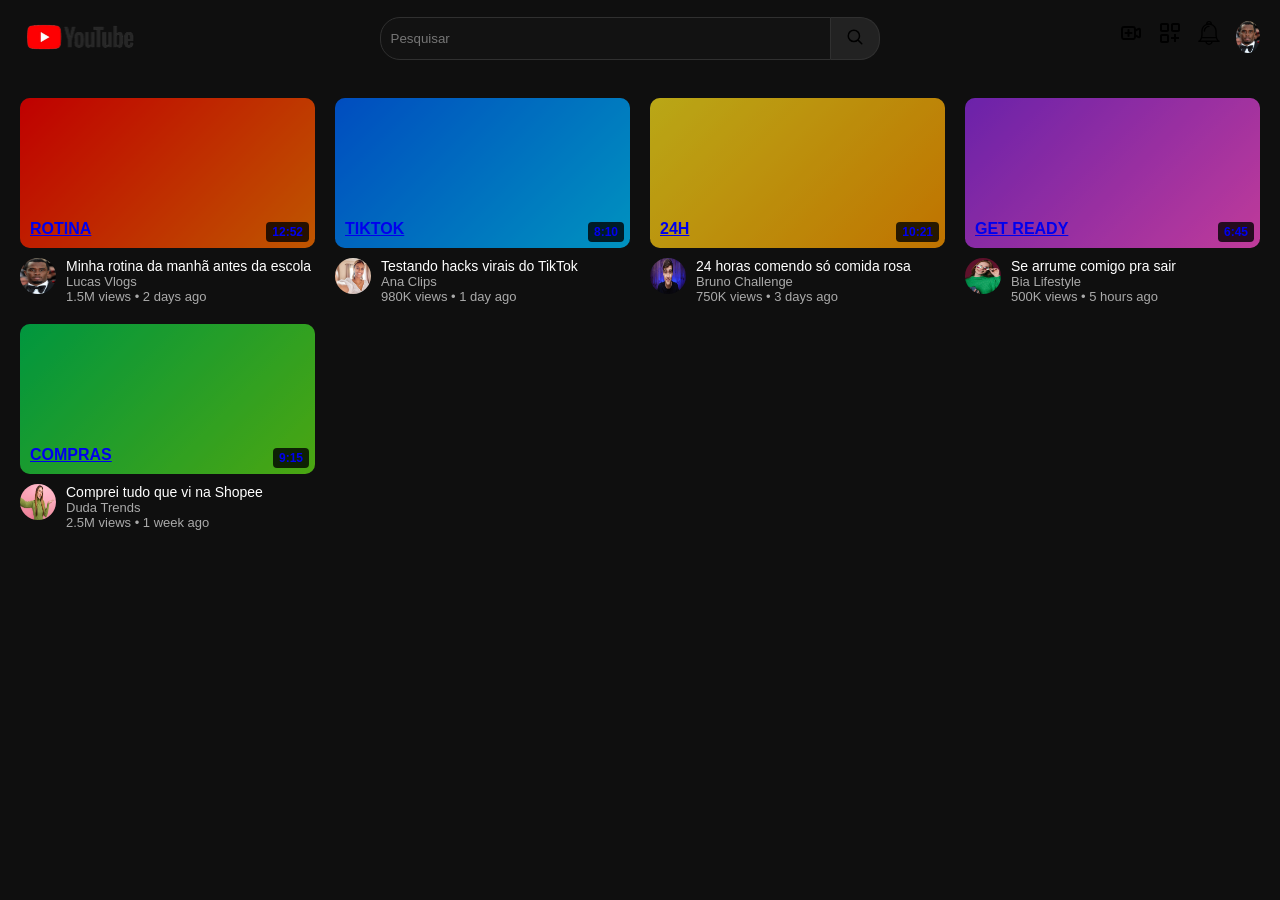
==== YT.CLONE/index.html @ f6995d5f "Add files via upload" ====
<!DOCTYPE html>
<html lang="pt-br">
<head>
    <meta charset="UTF-8">
    <meta name="viewport" content="width=device-width, initial-scale=1.0">
    <title>YouTube Clone</title>
    <link rel="stylesheet" href="style.css">
</head>

<body>

<header>
    <a href="#">
        <img src="IMG/logo.png" class="youtube-logo">
    </a>

    <form class="search-bar">
        <input class="search-input" type="search" placeholder="Pesquisar">
        <button class="search-btn">
            <img src="IMG/search-svgrepo-com.svg">
        </button>
    </form>

    <div class="menu-icon">
        <a href="#"><img src="IMG/video-plus-svgrepo-com.svg"></a>
        <a href="#"><img src="IMG/apps-svgrepo-com.svg"></a>
        <a href="#"><img src="IMG/notification-bell-svgrepo-com.svg"></a>
        <a href="#"><img class="menu-channel-icon" src="IMG/profile1.jpg"></a>
    </div>
</header>

<main class="videos">
<section class="video-section">

<!-- VIDEO 1 -->
<article class="video-container">
    <a href="#" class="thumbnail thumb-html" data-duration="12:52">
        <span>ROTINA</span>
    </a>

    <div class="video-botton-section">
        <img class="channel-icon" src="IMG/profile1.jpg">

        <div class="video-details">
            <a href="#">Minha rotina da manhã antes da escola</a>
            <a href="#">Lucas Vlogs</a>

            <div class="video-metadata">
                <span>1.5M views</span> • <span>2 days ago</span>
            </div>
        </div>
    </div>
</article>

<!-- VIDEO 2 -->
<article class="video-container">
    <a href="#" class="thumbnail thumb-css" data-duration="8:10">
        <span>TIKTOK</span>
    </a>

    <div class="video-botton-section">
        <img class="channel-icon" src="IMG/profile2.jpg">

        <div class="video-details">
            <a href="#">Testando hacks virais do TikTok</a>
            <a href="#">Ana Clips</a>

            <div class="video-metadata">
                <span>980K views</span> • <span>1 day ago</span>
            </div>
        </div>
    </div>
</article>

<!-- VIDEO 3 -->
<article class="video-container">
    <a href="#" class="thumbnail thumb-js" data-duration="10:21">
        <span>24H</span>
    </a>

    <div class="video-botton-section">
        <img class="channel-icon" src="IMG/profile3.jpg">

        <div class="video-details">
            <a href="#">24 horas comendo só comida rosa</a>
            <a href="#">Bruno Challenge</a>

            <div class="video-metadata">
                <span>750K views</span> • <span>3 days ago</span>
            </div>
        </div>
    </div>
</article>

<!-- VIDEO 4 -->
<article class="video-container">
    <a href="#" class="thumbnail thumb-design" data-duration="6:45">
        <span>GET READY</span>
    </a>

    <div class="video-botton-section">
        <img class="channel-icon" src="IMG/profile4.jpg">

        <div class="video-details">
            <a href="#">Se arrume comigo pra sair</a>
            <a href="#">Bia Lifestyle</a>

            <div class="video-metadata">
                <span>500K views</span> • <span>5 hours ago</span>
            </div>
        </div>
    </div>
</article>

<!-- VIDEO 5 -->
<article class="video-container">
    <a href="#" class="thumbnail thumb-money" data-duration="9:15">
        <span>COMPRAS</span>
    </a>

    <div class="video-botton-section">
        <img class="channel-icon" src="IMG/profile5.jpg">

        <div class="video-details">
            <a href="#">Comprei tudo que vi na Shopee</a>
            <a href="#">Duda Trends</a>

            <div class="video-metadata">
                <span>2.5M views</span> • <span>1 week ago</span>
            </div>
        </div>
    </div>
</article>

</section>
</main>

</body>
</html>
---- YT.CLONE/style.css ----
* {
    margin: 0;
    padding: 0;
    box-sizing: border-box;
}

body {
    font-family: Arial, sans-serif;
    background-color: #0f0f0f;
    color: white;
}

/* HEADER */
header {
    display: flex;
    justify-content: space-between;
    align-items: center;
    padding: 15px 20px;
}

.youtube-logo {
    width: 120px;
}

/* SEARCH */
.search-bar {
    display: flex;
    flex: 1;
    max-width: 500px;
}

.search-input {
    flex: 1;
    padding: 10px;
    border-radius: 20px 0 0 20px;
    border: 1px solid #303030;
    background-color: #121212;
    color: white;
}

.search-btn {
    padding: 10px 15px;
    border: 1px solid #303030;
    border-left: none;
    background-color: #222;
    border-radius: 0 20px 20px 0;
}

.search-btn img {
    width: 18px;
}

/* MENU */
.menu-icon {
    display: flex;
    gap: 15px;
}

.menu-icon img {
    width: 24px;
}

.menu-channel-icon {
    width: 32px;
    height: 32px;
    border-radius: 50%;
}

/* VIDEOS */
.videos {
    padding: 20px;
}

.video-section {
    display: grid;
    grid-template-columns: repeat(auto-fill, minmax(250px, 1fr));
    gap: 20px;
}

/* THUMBNAIL */
.thumbnail {
    height: 150px;
    border-radius: 10px;
    display: flex;
    align-items: flex-end;
    padding: 10px;
    font-weight: bold;
    position: relative;
    overflow: hidden;
}

/* CORES */
.thumb-html { background: linear-gradient(135deg, #ff0000, #ff7300); }
.thumb-css { background: linear-gradient(135deg, #0066ff, #00c3ff); }
.thumb-js { background: linear-gradient(135deg, #f7df1e, #ff9900); }
.thumb-design { background: linear-gradient(135deg, #8e2de2, #ff4ecd); }
.thumb-money { background: linear-gradient(135deg, #00c853, #64dd17); }

/* TEXTO */
.thumbnail span {
    z-index: 2;
}

/* OVERLAY */
.thumbnail::before {
    content: "";
    position: absolute;
    inset: 0;
    background: rgba(0,0,0,0.25);
}

/* DURAÇÃO */
.thumbnail::after {
    content: attr(data-duration);
    position: absolute;
    bottom: 6px;
    right: 6px;
    background: rgba(0,0,0,0.8);
    padding: 3px 6px;
    font-size: 12px;
    border-radius: 4px;
}

/* INFO */
.video-botton-section {
    display: flex;
    margin-top: 10px;
}

.channel-icon {
    width: 36px;
    height: 36px;
    border-radius: 50%;
    margin-right: 10px;
}

.video-details a {
    display: block;
    text-decoration: none;
    color: white;
    font-size: 14px;
}

.video-details a:nth-child(2),
.video-metadata {
    color: #aaa;
    font-size: 13px;
}
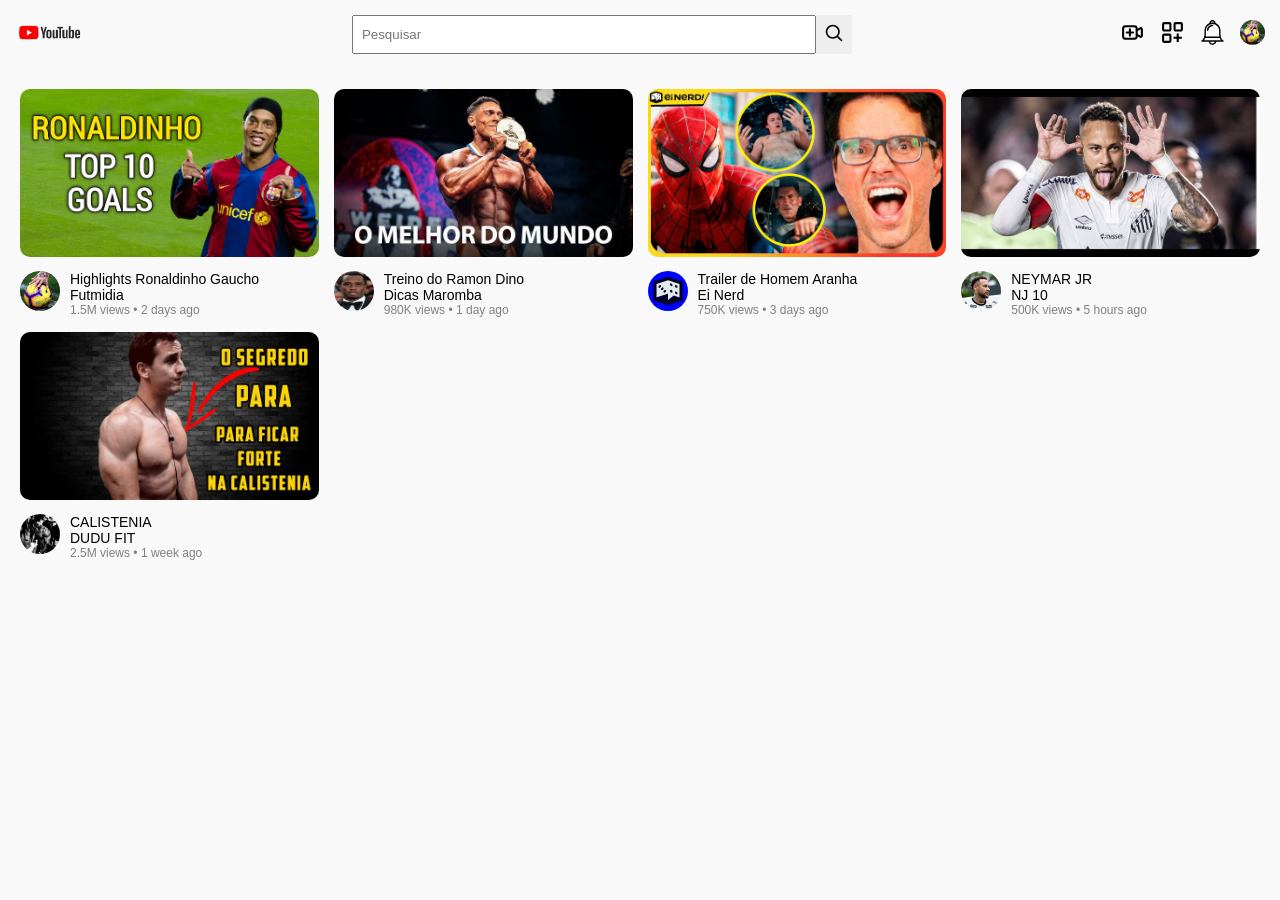
==== commit 5526c019: "Add files via upload" ====
--- a/YT.CLONE/index.html
+++ b/YT.CLONE/index.html
@@ -34,16 +34,16 @@
 
 <!-- VIDEO 1 -->
 <article class="video-container">
-    <a href="#" class="thumbnail thumb-html" data-duration="12:52">
-        <span>ROTINA</span>
+    <a href="#" class="thumbnail">
+        <img src="IMG/r10.jpg" alt="thumb">
     </a>
 
-    <div class="video-botton-section">
+    <div class="video-bottom-section">
         <img class="channel-icon" src="IMG/profile1.jpg">
 
         <div class="video-details">
-            <a href="#">Minha rotina da manhã antes da escola</a>
-            <a href="#">Lucas Vlogs</a>
+            <a href="#">Highlights Ronaldinho Gaucho</a>
+            <a href="#">Futmidia</a>
 
             <div class="video-metadata">
                 <span>1.5M views</span> • <span>2 days ago</span>
@@ -54,16 +54,16 @@
 
 <!-- VIDEO 2 -->
 <article class="video-container">
-    <a href="#" class="thumbnail thumb-css" data-duration="8:10">
-        <span>TIKTOK</span>
+    <a href="#" class="thumbnail">
+        <img src="IMG/rd.jpg" alt="thumb">
     </a>
 
-    <div class="video-botton-section">
+    <div class="video-bottom-section">
         <img class="channel-icon" src="IMG/profile2.jpg">
 
         <div class="video-details">
-            <a href="#">Testando hacks virais do TikTok</a>
-            <a href="#">Ana Clips</a>
+            <a href="#">Treino do Ramon Dino</a>
+            <a href="#">Dicas Maromba</a>
 
             <div class="video-metadata">
                 <span>980K views</span> • <span>1 day ago</span>
@@ -74,16 +74,16 @@
 
 <!-- VIDEO 3 -->
 <article class="video-container">
-    <a href="#" class="thumbnail thumb-js" data-duration="10:21">
-        <span>24H</span>
+    <a href="#" class="thumbnail">
+        <img src="IMG/hm.jpg" alt="thumb">
     </a>
 
-    <div class="video-botton-section">
+    <div class="video-bottom-section">
         <img class="channel-icon" src="IMG/profile3.jpg">
 
         <div class="video-details">
-            <a href="#">24 horas comendo só comida rosa</a>
-            <a href="#">Bruno Challenge</a>
+            <a href="#">Trailer de Homem Aranha</a>
+            <a href="#">Ei Nerd</a>
 
             <div class="video-metadata">
                 <span>750K views</span> • <span>3 days ago</span>
@@ -94,16 +94,16 @@
 
 <!-- VIDEO 4 -->
 <article class="video-container">
-    <a href="#" class="thumbnail thumb-design" data-duration="6:45">
-        <span>GET READY</span>
+    <a href="#" class="thumbnail">
+        <img src="IMG/nj10.jpg" alt="thumb">
     </a>
 
-    <div class="video-botton-section">
+    <div class="video-bottom-section">
         <img class="channel-icon" src="IMG/profile4.jpg">
 
         <div class="video-details">
-            <a href="#">Se arrume comigo pra sair</a>
-            <a href="#">Bia Lifestyle</a>
+            <a href="#">NEYMAR JR </a>
+            <a href="#">NJ 10</a>
 
             <div class="video-metadata">
                 <span>500K views</span> • <span>5 hours ago</span>
@@ -114,16 +114,16 @@
 
 <!-- VIDEO 5 -->
 <article class="video-container">
-    <a href="#" class="thumbnail thumb-money" data-duration="9:15">
-        <span>COMPRAS</span>
+    <a href="#" class="thumbnail">
+        <img src="IMG/calistenia.jpg" alt="thumb">
     </a>
 
-    <div class="video-botton-section">
+    <div class="video-bottom-section">
         <img class="channel-icon" src="IMG/profile5.jpg">
 
         <div class="video-details">
-            <a href="#">Comprei tudo que vi na Shopee</a>
-            <a href="#">Duda Trends</a>
+            <a href="#">CALISTENIA</a>
+            <a href="#">DUDU FIT</a>
 
             <div class="video-metadata">
                 <span>2.5M views</span> • <span>1 week ago</span>
--- a/YT.CLONE/style.css
+++ b/YT.CLONE/style.css
@@ -1,13 +1,7 @@
-* {
+body {
     margin: 0;
-    padding: 0;
-    box-sizing: border-box;
-}
-
-body {
     font-family: Arial, sans-serif;
-    background-color: #0f0f0f;
-    color: white;
+    background: #f9f9f9;
 }
 
 /* HEADER */
@@ -15,134 +9,90 @@
     display: flex;
     justify-content: space-between;
     align-items: center;
-    padding: 15px 20px;
+    padding: 15px;
 }
 
 .youtube-logo {
-    width: 120px;
+    height: 25px;
 }
 
 /* SEARCH */
 .search-bar {
     display: flex;
-    flex: 1;
-    max-width: 500px;
+    width: 40%;
 }
 
 .search-input {
-    flex: 1;
-    padding: 10px;
-    border-radius: 20px 0 0 20px;
-    border: 1px solid #303030;
-    background-color: #121212;
-    color: white;
+    width: 100%;
+    padding: 8px;
 }
 
 .search-btn {
-    padding: 10px 15px;
-    border: 1px solid #303030;
-    border-left: none;
-    background-color: #222;
-    border-radius: 0 20px 20px 0;
+    background: #eee;
+    border: none;
+    padding: 8px;
 }
 
 .search-btn img {
-    width: 18px;
+    width: 20px;
 }
 
-/* MENU */
+/* MENU ICONS */
 .menu-icon {
     display: flex;
+    align-items: center;
     gap: 15px;
 }
 
 .menu-icon img {
-    width: 24px;
+    width: 25px;
 }
 
 .menu-channel-icon {
-    width: 32px;
-    height: 32px;
     border-radius: 50%;
 }
 
-/* VIDEOS */
-.videos {
+/* VIDEOS GRID */
+.video-section {
+    display: grid;
+    grid-template-columns: repeat(auto-fit, minmax(250px, 1fr));
+    gap: 15px;
     padding: 20px;
 }
 
-.video-section {
-    display: grid;
-    grid-template-columns: repeat(auto-fill, minmax(250px, 1fr));
-    gap: 20px;
+/* VIDEO CARD */
+.video-container {
+    display: flex;
+    flex-direction: column;
 }
 
 /* THUMBNAIL */
-.thumbnail {
-    height: 150px;
+.thumbnail img {
+    width: 100%;
     border-radius: 10px;
-    display: flex;
-    align-items: flex-end;
-    padding: 10px;
-    font-weight: bold;
-    position: relative;
-    overflow: hidden;
-}
-
-/* CORES */
-.thumb-html { background: linear-gradient(135deg, #ff0000, #ff7300); }
-.thumb-css { background: linear-gradient(135deg, #0066ff, #00c3ff); }
-.thumb-js { background: linear-gradient(135deg, #f7df1e, #ff9900); }
-.thumb-design { background: linear-gradient(135deg, #8e2de2, #ff4ecd); }
-.thumb-money { background: linear-gradient(135deg, #00c853, #64dd17); }
-
-/* TEXTO */
-.thumbnail span {
-    z-index: 2;
-}
-
-/* OVERLAY */
-.thumbnail::before {
-    content: "";
-    position: absolute;
-    inset: 0;
-    background: rgba(0,0,0,0.25);
-}
-
-/* DURAÇÃO */
-.thumbnail::after {
-    content: attr(data-duration);
-    position: absolute;
-    bottom: 6px;
-    right: 6px;
-    background: rgba(0,0,0,0.8);
-    padding: 3px 6px;
-    font-size: 12px;
-    border-radius: 4px;
 }
 
 /* INFO */
-.video-botton-section {
+.video-bottom-section {
     display: flex;
     margin-top: 10px;
 }
 
 .channel-icon {
-    width: 36px;
-    height: 36px;
+    width: 40px;
+    height: 40px;
     border-radius: 50%;
     margin-right: 10px;
 }
 
 .video-details a {
+    text-decoration: none;
+    color: black;
     display: block;
-    text-decoration: none;
-    color: white;
     font-size: 14px;
 }
 
-.video-details a:nth-child(2),
 .video-metadata {
-    color: #aaa;
-    font-size: 13px;
+    font-size: 12px;
+    color: gray;
 }
